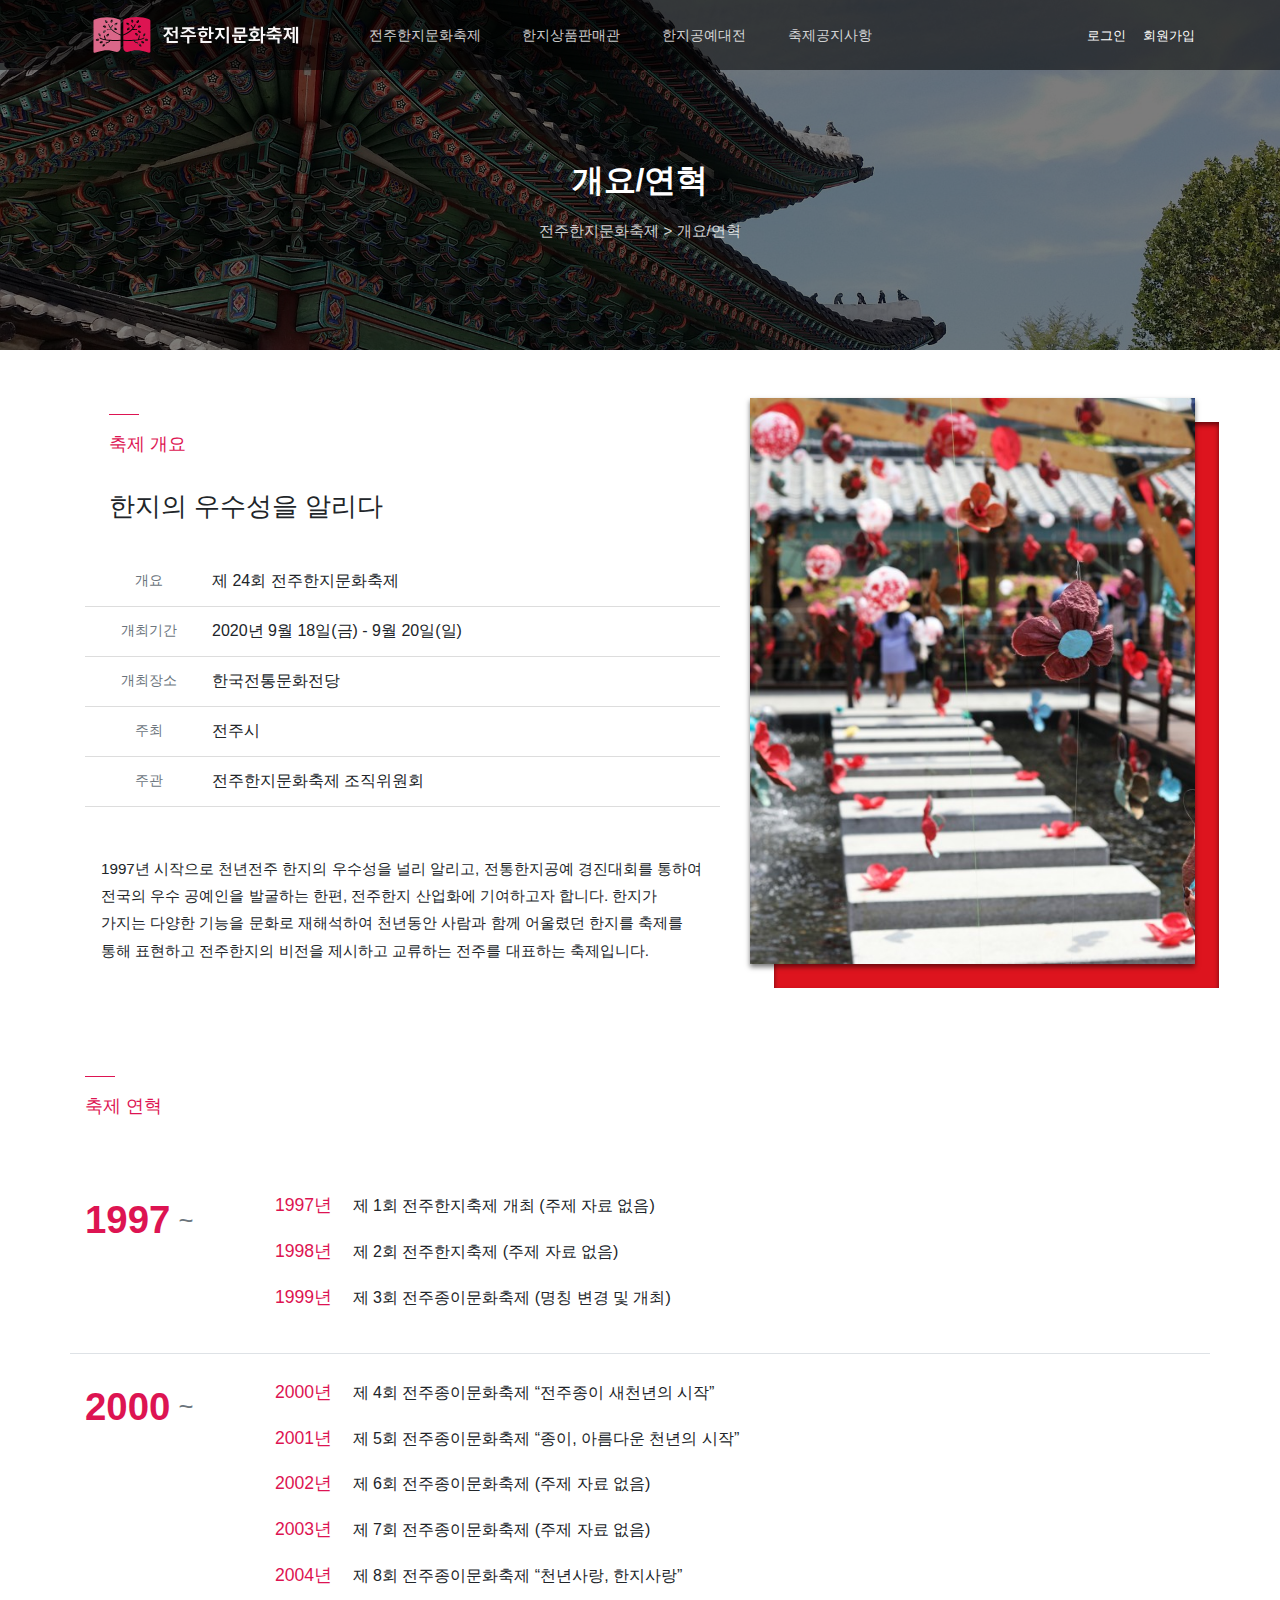
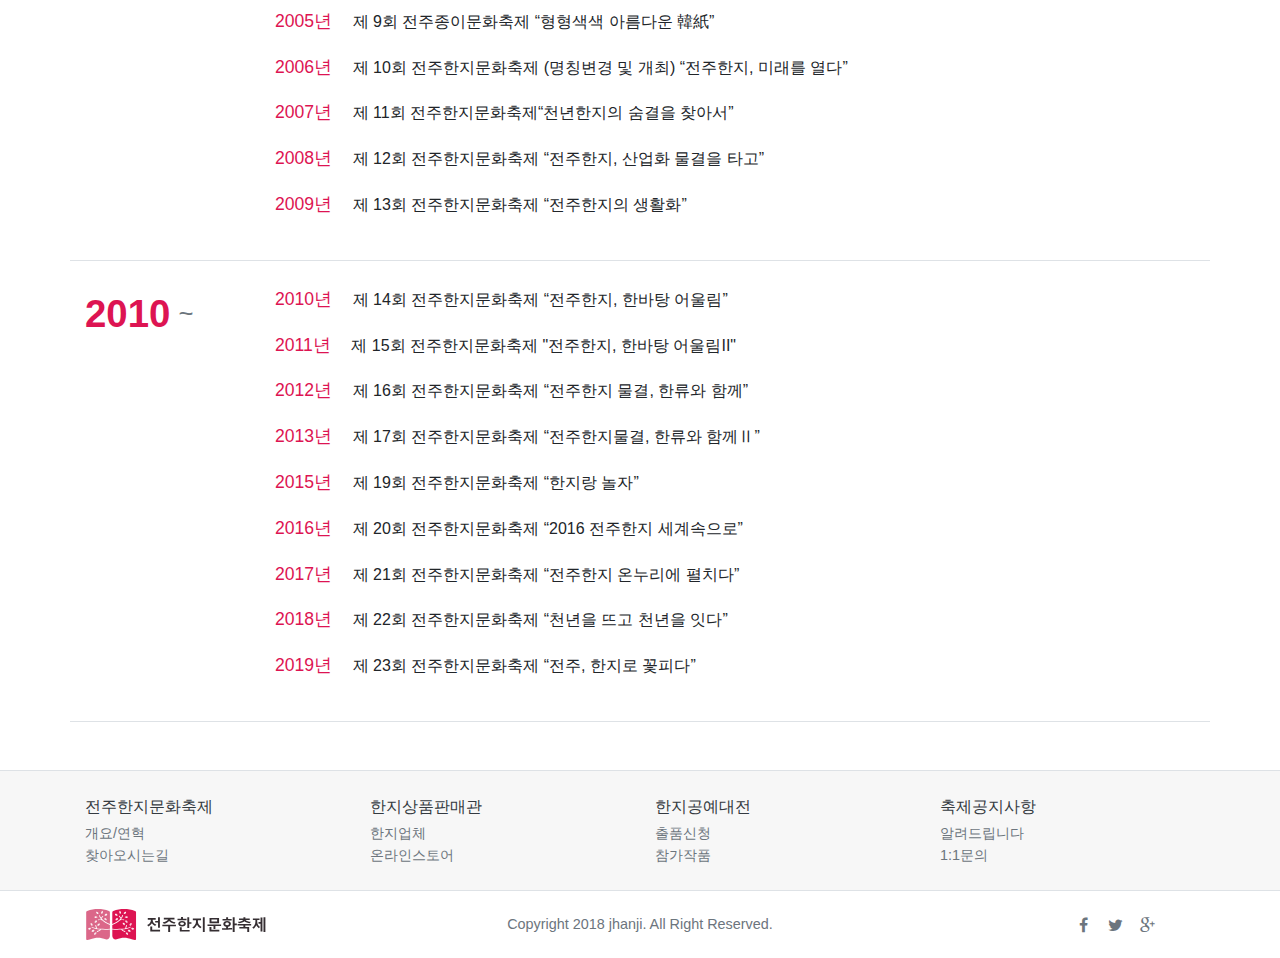
==== sub1.html @ d2908660 "디자인 초안 마무리" ====
<!DOCTYPE html>
<html lang="ko">
<head>
    <meta charset="UTF-8">
    <meta name="viewport" content="width=device-width, initial-scale=1.0">
    <title>전주한지문화축제</title>
    <script src="./js/jquery-3.4.1.min.js"></script>
    <link rel="stylesheet" href="./css/bootstrap.min.css">
    <script src="./js/bootstrap.min.js"></script>
    <link rel="stylesheet" href="./css/font-awesome.min.css">
    <link rel="stylesheet" href="./css/style.css">
</head>
<body>
    <input type="checkbox" id="open-aside" hidden>
    <!-- 헤더 영역 -->
    <header>
        <div class="container d-between h-100">
            <div class="align-center">
                <a href="#">
                    <img src="./images/logo.svg" alt="전주한지문화축제" title="전주한지문화축제" height="45">
                </a>
                <div class="nav ml-5 d-none d-lg-flex">
                    <div class="nav__item">
                        <a href="#">전주한지문화축제</a>
                        <div class="nav__list">
                            <a href="#">개요/연혁</a>
                            <a href="#">찾아오시는길</a>
                        </div>
                    </div>
                    <div class="nav__item">
                        <a href="#">한지상품판매관</a>
                        <div class="nav__list">
                            <a href="#">한지업체</a>
                            <a href="#">온라인스토어</a>
                        </div>
                    </div>
                    <div class="nav__item">
                        <a href="#">한지공예대전</a>
                        <div class="nav__list">
                            <a href="#">출품신청</a>
                            <a href="#">참가작품</a>
                        </div>
                    </div>
                    <div class="nav__item">
                        <a href="#">축제공지사항</a>
                        <div class="nav__list">
                            <a href="#">알려드립니다</a>
                            <a href="#">1:1문의</a>
                        </div>
                    </div>
                    <div class="nav__background"></div>
                </div>
            </div>
            <div class="auth d-none d-lg-block">
                <a href="#">로그인</a>
                <a href="#">회원가입</a>
            </div>
            <label for="open-aside" class="icon-bars d-lg-none">
                <span></span>
                <span></span>
                <span></span>
            </label>
        </div>
    </header>
    <!-- /헤더 영역 -->

    <!-- 사이드바 -->
    <aside class="d-lg-none">
        <label for="open-aside" class="aside__background"></label>
        <div class="aside__content">
            <div class="auth auth--aside">
                <a href="#">로그인</a>
                <a href="#">회원가입</a>
            </div>
            <div class="nav nav--aside">
                <div class="nav__item">
                    <a href="#">전주한지문화축제</a>
                    <div class="nav__list">
                        <a href="#">개요/연혁</a>
                        <a href="#">찾아오시는길</a>
                    </div>
                </div>
                <div class="nav__item">
                    <a href="#">한지상품판매관</a>
                    <div class="nav__list">
                        <a href="#">한지업체</a>
                        <a href="#">온라인스토어</a>
                    </div>
                </div>
                <div class="nav__item">
                    <a href="#">한지공예대전</a>
                    <div class="nav__list">
                        <a href="#">출품신청</a>
                        <a href="#">참가작품</a>
                    </div>
                </div>
                <div class="nav__item">
                    <a href="#">축제공지사항</a>
                    <div class="nav__list">
                        <a href="#">알려드립니다</a>
                        <a href="#">1:1문의</a>
                    </div>
                </div>
            </div>
        </div>
    </aside>
    <!-- /사이드바 -->

    <!-- 비주얼 영역 -->
    <div class="visual visual--sub">
        <div class="background background--black">
            <img src="./images/visual/sub.jpg" alt="배경 이미지" title="배경 이미지">
        </div>
        <div class="position-center text-center mt-4 w-100">
            <div class="fx-7 text-white font-weight-bold mb-3">개요/연혁</div>
            <div class="fx-n1 text-gray">전주한지문화축제 > 개요/연혁</div>
        </div>
    </div>
    <!-- /비주얼 영역 -->

    <!-- 축제 개요 -->
    <div class="container py-5">
        <div class="row">
            <div class="col-lg-7">
                <div class="ml-4">
                    <hr class="bg-red">
                    <div class="title text-red mb-4">축제 개요</div>
                    <div class="text-title">한지의 우수성을 알리다</div>
                </div>
                <div class="t-row mt-4">
                    <div class="cell-20 fx-n2 text-muted">개요</div>
                    <div class="cell-90 text-left">제 24회 전주한지문화축제</div>
                </div>
                <div class="t-row">
                    <div class="cell-20 fx-n2 text-muted">개최기간</div>
                    <div class="cell-90 text-left">2020년 9월 18일(금) - 9월 20일(일)</div>
                </div>
                <div class="t-row">
                    <div class="cell-20 fx-n2 text-muted">개최장소</div>
                    <div class="cell-90 text-left">한국전통문화전당</div>
                </div>
                <div class="t-row">
                    <div class="cell-20 fx-n2 text-muted">주최</div>
                    <div class="cell-90 text-left">전주시</div>
                </div>
                <div class="t-row">
                    <div class="cell-20 fx-n2 text-muted">주관</div>
                    <div class="cell-90 text-left">전주한지문화축제 조직위원회</div>
                </div>
                <div class="mt-5 px-3">
                    <p class="fx-n1 keep-all">1997년 시작으로 천년전주 한지의 우수성을 널리 알리고, 전통한지공예 경진대회를 통하여 전국의 우수 공예인을 발굴하는 한편, 전주한지 산업화에 기여하고자 합니다.
                        한지가 가지는 다양한 기능을 문화로 재해석하여 천년동안 사람과 함께 어울렸던 한지를 축제를 통해 표현하고 전주한지의 비전을 제시하고 교류하는 전주를 대표하는 축제입니다.</p>
                </div>
            </div>
            <div class="col-lg-5 mt-4 mt-lg-0">
                <div class="accent-box h-100">
                    <img src="./images/img.jpg" alt="이미지" title="이미지" class="fit-cover accent">
                </div>
            </div>
        </div>
    </div>
    <!-- /축제 개요 -->

    <!-- 축제 연혁 -->
    <div>
        <div class="container py-5">
            <hr class="bg-red">
            <div class="title text-red mb-5">축제 연혁</div>
            <div class="row border-bottom py-4">
                <div class="col-lg-2 mb-4 mb-lg-0">
                    <div class="align-center">
                        <span class="fx-8 font-weight-bold text-red">1997</span>
                        <span class="fx-5 text-muted ml-2">~</span>
                    </div>
                </div>
                <div class="col-lg-10">
                    <p class="mb-3"><span class="text-red mr-3 fx-2">1997년</span> 제 1회 전주한지축제 개최 (주제 자료 없음)</p>
                    <p class="mb-3"><span class="text-red mr-3 fx-2">1998년</span> 제 2회 전주한지축제 (주제 자료 없음)</p>
                    <p class="mb-3"><span class="text-red mr-3 fx-2">1999년</span> 제 3회 전주종이문화축제 (명칭 변경 및 개최)</p>
                </div>
            </div>
            <div class="row border-bottom py-4">
                <div class="col-lg-2 mb-4 mb-lg-0">
                    <div class="align-center">
                        <span class="fx-8 font-weight-bold text-red">2000</span>
                        <span class="fx-5 text-muted ml-2">~</span>
                    </div>
                </div>
                <div class="col-lg-10">
                    <p class="mb-3"><span class="text-red mr-3 fx-2">2000년</span> 제 4회 전주종이문화축제 “전주종이 새천년의 시작”</p>
                    <p class="mb-3"><span class="text-red mr-3 fx-2">2001년</span> 제 5회 전주종이문화축제 “종이, 아름다운 천년의 시작”</p>
                    <p class="mb-3"><span class="text-red mr-3 fx-2">2002년</span> 제 6회 전주종이문화축제 (주제 자료 없음)</p>
                    <p class="mb-3"><span class="text-red mr-3 fx-2">2003년</span> 제 7회 전주종이문화축제 (주제 자료 없음)</p>
                    <p class="mb-3"><span class="text-red mr-3 fx-2">2004년</span> 제 8회 전주종이문화축제 “천년사랑, 한지사랑”</p>
                    <p class="mb-3"><span class="text-red mr-3 fx-2">2005년</span> 제 9회 전주종이문화축제 “형형색색 아름다운 韓紙”</p>
                    <p class="mb-3"><span class="text-red mr-3 fx-2">2006년</span> 제 10회 전주한지문화축제 (명칭변경 및 개최) “전주한지, 미래를 열다”</p>
                    <p class="mb-3"><span class="text-red mr-3 fx-2">2007년</span> 제 11회 전주한지문화축제“천년한지의 숨결을 찾아서”</p>
                    <p class="mb-3"><span class="text-red mr-3 fx-2">2008년</span> 제 12회 전주한지문화축제 “전주한지, 산업화 물결을 타고”</p>
                    <p class="mb-3"><span class="text-red mr-3 fx-2">2009년</span> 제 13회 전주한지문화축제 “전주한지의 생활화”</p>
                </div>
            </div>
            <div class="row border-bottom py-4">
                <div class="col-lg-2 mb-4 mb-lg-0">
                    <div class="align-center">
                        <span class="fx-8 font-weight-bold text-red">2010</span>
                        <span class="fx-5 text-muted ml-2">~</span>
                    </div>
                </div>
                <div class="col-lg-10">
                    <p class="mb-3"><span class="text-red mr-3 fx-2">2010년</span> 제 14회 전주한지문화축제 “전주한지, 한바탕 어울림”</p>
                    <p class="mb-3"><span class="text-red mr-3 fx-2">2011년</span> 제 15회 전주한지문화축제 "전주한지, 한바탕 어울림II"</p>
                    <p class="mb-3"><span class="text-red mr-3 fx-2">2012년</span> 제 16회 전주한지문화축제 “전주한지 물결, 한류와 함께”</p>
                    <p class="mb-3"><span class="text-red mr-3 fx-2">2013년</span> 제 17회 전주한지문화축제 “전주한지물결, 한류와 함께Ⅱ”</p>
                    <p class="mb-3"><span class="text-red mr-3 fx-2">2015년</span> 제 19회 전주한지문화축제 “한지랑 놀자”</p>
                    <p class="mb-3"><span class="text-red mr-3 fx-2">2016년</span> 제 20회 전주한지문화축제 “2016 전주한지 세계속으로”</p>
                    <p class="mb-3"><span class="text-red mr-3 fx-2">2017년</span> 제 21회 전주한지문화축제 “전주한지 온누리에 펼치다”</p>
                    <p class="mb-3"><span class="text-red mr-3 fx-2">2018년</span> 제 22회 전주한지문화축제 “천년을 뜨고 천년을 잇다”</p>
                    <p class="mb-3"><span class="text-red mr-3 fx-2">2019년</span> 제 23회 전주한지문화축제 “전주, 한지로 꽃피다”</p>
                </div>
            </div>
        </div>
    </div>
    <!-- /축제 연혁 -->

    
    <!-- 푸터 -->
    <footer>
        <div class="footer__top py-4 border-top bg-gray">
            <div class="container">
                <div class="row">
                    <div class="col-lg-3 col-6 mb-4 mb-lg-0">
                        <a href="#" class="d-block text-dark">전주한지문화축제</a>
                        <div class="mt-1">
                            <a href="#" class="d-block fx-n2 text-muted">개요/연혁</a>
                            <a href="#" class="d-block fx-n2 text-muted">찾아오시는길</a>
                        </div>
                    </div>
                    <div class="col-lg-3 col-6 mb-4 mb-lg-0">
                        <a href="#" class="d-block text-dark">한지상품판매관</a>
                        <div class="mt-1">
                            <a href="#" class="d-block fx-n2 text-muted">한지업체</a>
                            <a href="#" class="d-block fx-n2 text-muted">온라인스토어</a>
                        </div>
                    </div>
                    <div class="col-lg-3 col-6">
                        <a href="#" class="d-block text-dark">한지공예대전</a>
                        <div class="mt-1">
                            <a href="#" class="d-block fx-n2 text-muted">출품신청</a>
                            <a href="#" class="d-block fx-n2 text-muted">참가작품</a>
                        </div>
                    </div>
                    <div class="col-lg-3 col-6">
                        <a href="#" class="d-block text-dark">축제공지사항</a>
                        <div class="mt-1">
                            <a href="#" class="d-block fx-n2 text-muted">알려드립니다</a>
                            <a href="#" class="d-block fx-n2 text-muted">1:1문의</a>
                        </div>
                    </div>
                </div>
            </div>     
        </div>
        <div class="footer__bottom py-3 border-top">
            <div class="container">
                <div class="row align-items-center">
                    <div class="col-lg-2">
                        <div class="text-center">
                            <img src="./images/Blogo.svg" alt="전주한지문화축제" title="전주한지문화축제" height="35">
                        </div>
                    </div>
                    <div class="col-lg-8 order-1 order-lg-0">
                        <div class="text-center fx-n2 text-muted">Copyright 2018 jhanji. All Right Reserved.</div>
                    </div>
                    <div class="col-lg-2 my-3 my-lg-0">
                        <div class="d-center">
                            <span class="icon text-muted"><i class="fa fa-facebook"></i></span>
                            <span class="icon text-muted"><i class="fa fa-twitter"></i></span>
                            <span class="icon text-muted"><i class="fa fa-google-plus"></i></span>
                        </div>
                    </div>
                </div>
            </div>
        </div>
    </footer>
    <!-- /푸터 -->
</body>
</html>
---- css/style.css ----
@charset "UTF-8";

* {
    margin: 0;
    padding: 0;
    box-sizing: border-box;
}
*, *:focus { outline: none!important; }
a, a:hover { text-decoration: none; }
a, label, button { cursor: pointer; user-select: none; }
p { margin-bottom: 0; line-height: 1.8em; }
label { margin-bottom: 0; }
.form-group > label { margin-bottom: 0.5em; }
hr { width: 30px; height:1px; background-color: #333; border: none; }


.summary {
    height: calc(1.8em * 2);
    line-height: 1.8em;
    overflow: hidden;
    text-overflow: ellipsis;
    display: -webkit-box;
    -webkit-line-clamp: 2;
    -webkit-box-orient: vertical;
}
.keep-all { word-break: keep-all; }
.fit-cover { width: 100%; height: 100%; object-fit: cover; }
.fit-contain { width: 100%; height: 100%; object-fit: contain; }
.align-center { display: flex; align-items: center; }
.d-between { display: flex; justify-content: space-between; align-items: center; }
.d-center { display: flex; justify-content: center; align-items: center; }
.position-center { position: absolute; left: 50%; top: 50%; transform: translate(-50%, -50%); }
.text-ellipsis { overflow: hidden; text-overflow: ellipsis; white-space: nowrap; }
.pre-line, .auto-line { white-space: pre-line; }
@media(max-width: 576px) { .auto-line { white-space: normal; } }



.pickable { transition: 0.35s; background-color: #fff; position: relative; }
.pickable::before,
.pickable::after {
    content: '';
    width: 100%;
    height: 100%;
    position: absolute;
    left: 0; top: 0;
    background-color: #fff;
    transition: 0.35s;
    box-shadow: 0 3px 5px #000a;
    z-index: -1;
}
.pickable:hover { transform: translateY(-1em) }
.pickable:hover::before { transform: rotate(-10deg); background-color: #DD1452; }


.accent-box { position: relative; box-shadow: 0 3px 5px #0008; }
.accent-box::after {
    content: '';
    position: absolute;
    left: 1.5em; top: 1.5em;
    width: 100%; height: 100%;
    background-color: #dd141e;
    z-index: -1;
    box-shadow: inset 0 3px 5px #0008;
}


.text-red { color: #DD1452!important; }
.text-blue { color: #397597!important; }
.text-gray { color: #fffc!important; }

.bg-red { background-color: #DD1452!important; }
.bg-blue { background-color: #679b9b!important; }
.bg-gray { background-color: #f7f7f7!important; }


.hx-50 { height: 50px!important; }
.hx-100 { height: 100px!important; }
.hx-150 { height: 150px!important; }
.hx-200 { height: 200px!important; }
.hx-250 { height: 250px!important; }
.hx-300 { height: 300px!important; }
.hx-350 { height: 350px!important; }
.hx-400 { height: 400px!important; }


.fx-n3 { font-size: 0.85em; }
.fx-n2 { font-size: 0.9em; }
.fx-n1 { font-size: 0.95em; }

.fx-1 { font-size: 1em; }
.fx-2 { font-size: 1.1em; }
.fx-3 { font-size: 1.2em; }
.fx-4 { font-size: 1.4em; }
.fx-5 { font-size: 1.6em; }
.fx-6 { font-size: 1.8em; }
.fx-7 { font-size: 2em; }
.fx-8 { font-size: 2.4em; }



button { background-color: transparent; border: none; }
[class^="btn"] { padding: 0.5em 1em; font-size: 0.9em; transition: 0.35s; }

.btn-filled {
    background-color: #679b9b;
    color: #fff;
}
.btn-filled:hover { 
    background-color: #DD1452;
    color: #fff;
}

.btn-bordered {
    border: 1px solid #679b9b;
    color: #679b9b;
}
.btn-bordered:hover {
     border-color: #DD1452;
     color: #DD1452;
}

.btn-custom {
    position: relative;
    border: 1px solid #679b9b;
    color: #679b9b;
}
.btn-custom--white {
    border: 1px solid #fff;
    color: #fff;
}
.btn-custom::before,
.btn-custom::after {
    content: '';
    position: absolute;
    width: 0; height: 5px;
    background-color: #DD1452;
    transition: 0.35s;
}
.btn-custom::before { left: 0; top: 0; }
.btn-custom::after { right: 0; bottom: 0; }

.btn-custom:hover { background-color: #DD1452; color: #fff; border-color: transparent; }
.btn-custom:hover::before, .btn-custom:hover::after { width: 100%; }



.t-head, .t-row { display: flex; align-items: center; text-align: center; }
.t-head { border-top: 1px solid #ddd; border-bottom: 3px double #ddd; font-size: 0.9em; background-color: #f7f7f7; height: 50px; line-height: 50px; }
.t-row { min-height: 50px; padding: 0.5em 0; border-bottom: 1px solid #ddd; }

.cell-10 { max-width: 10%; flex: 0 0 10%; }
.cell-20 { max-width: 20%; flex: 0 0 20%; }
.cell-30 { max-width: 30%; flex: 0 0 30%; }
.cell-40 { max-width: 40%; flex: 0 0 40%; }
.cell-50 { max-width: 50%; flex: 0 0 50%; }
.cell-60 { max-width: 60%; flex: 0 0 60%; }
.cell-70 { max-width: 70%; flex: 0 0 70%; }
.cell-80 { max-width: 80%; flex: 0 0 80%; }
.cell-90 { max-width: 90%; flex: 0 0 90%; }


.icon { width: 2em; height: 2em; display: inline-flex; justify-content: center; align-items: center; }
.title { font-size: 1.1em; font-weight: 100; }
.text-title { 
    font-weight: 100;
    font-size: 1.6em;
    white-space: pre-line;
    word-break: keep-all;
    line-height: 2em;
 }



.background,
.background::after,
.background > img
{ position: absolute; width: 100%; height: 100%; left: 0; top: 0; }

.background { z-index: -1; }
.background::after { content: ''; }
.background > img { object-fit: cover; }

.background--red::after { background-color: #352c31f8; }
.background--black::after { background-color: #00000083; }


header {
    position: absolute;
    top: 0; left: 0;
    width: 100%;
    z-index: 1030;
    height: 70px;
    background-color: #0008;
}


.nav {
    display: flex;
    height: 100%;
}

.nav__item {
    position: relative;
    height: 70px;
    line-height: 70px;
    padding: 0 1em;
    margin: 0 0.3em;
}
.nav__item > a {
    font-size: 0.9em;
    color: #fffc;
}

.nav__list {
    position: absolute;
    left: 50%; top: 100%;
    transform: translateX(-50%);
    width: 100%;
    margin-top: -1em;
    opacity: 0;
    transition: 0.25s;
    pointer-events: none;
}
.nav:hover .nav__list { opacity: 1; margin-top: 0; pointer-events: all; }

.nav__list > a {
    display: block;
    width: 100%;
    height: 50px;
    line-height: 50px;
    font-size: 0.85em;
    color: #fffa;
    text-align: center;
}

.nav__background {
    position: absolute;
    left: 0; top: 100%;
    width: 100%; height: 0;
    background-color: #0008;
    transition: 0.35s;
    z-index: -1;
}
.nav:hover .nav__background { height: 100px; }

.auth > a {
    margin-left: 1em;
    font-size: 0.8em;
    color: #fff;
}

.icon-bars {
    display: block;
    width: 1.8em;
    height: 1.8em;
}

.icon-bars > span {
    display: block;
    width: 100%;
    height: 0;
    border-top: 1px solid #fff;
    margin-top: 0.6em;
    margin-left: auto;
}
.icon-bars > span:nth-child(1) { width: 100%; margin-top: 0; }
.icon-bars > span:nth-child(2) { width: 70%; }
.icon-bars > span:nth-child(3) { width: 60%; }


aside {
    position: fixed;
    left: 0; top: 0;
    width: 100%; height: 100%;
    z-index: 2000;
    pointer-events: none;
}

#open-aside:checked ~ aside { pointer-events: all; }

.aside__background {
    position: absolute;
    left: 0; top: 0;
    width: 100%; height: 100%;
    opacity: 0;
    background-color: #000a;
    transition: 0.5s;
}
#open-aside:checked ~ aside .aside__background { opacity: 1; }

.aside__content {
    position: absolute;
    right: 0; top: 0;
    width: 400px; height: 100%;
    background-color: #fff;
    margin-right: -400px;
    transition: 0.5s;
}
#open-aside:checked ~ aside .aside__content { margin-right: 0; }

.nav--aside { margin-left: 1em; flex-direction: column; margin-top: 2em; }
.nav--aside .nav__item { margin-bottom: 100px; }
.nav--aside .nav__item > a { color: #333; font-size: 1.2em; }
.nav--aside .nav__list { opacity: 1; margin-top: 0; padding: 0; }
.nav--aside .nav__list > a { color: #555; text-align: left; padding-left: 1.5em; font-size: 1.1em; }

.auth--aside { margin-left: 1em; margin-top: 2em; }
.auth--aside a { color: #555; font-size: 0.9em; }



.visual {
    height: 500px;
    position: relative;
    overflow: hidden;
}
.visual--sub { height: 350px; }
.visual__images img {
    position: absolute;
    left: 0; top: 0;
    width: 100%; height: 100%;
    object-fit: cover;
    filter: brightness(60%);
}
.visual__texts {
    position: absolute;
    left: 20px; top: 50%;
    transform: translateY(-50%);
    width: 100%;
    height: 150px;
    overflow: hidden;
}
.visual__texts .text { 
    position: absolute;
    font-weight: 100;
    font-size: 2.2em;
    line-height: 2em;
    text-shadow: 0 3px 5px #0005;
    color: #fff;
    white-space: pre-line;
    word-break: keep-all;
}
.visual__texts .text strong { font-weight: 600; }

.visual__controls {
    position: absolute;
    left: 20px; bottom: 1em;
    display: flex;
    align-items: center;
    height: 2em;
}

.visual__controls .control {
    position: relative;
    display: inline-block;
    width: 0.5em; height: 0.5em;
    background-color: #fff8;
    border-radius: 0.25em;
    margin: 0 0.2em;
    transition: 0.35s;
}
.visual__controls .control:hover { width: 1.5em; background-color: #fff; }
.visual__controls .control > label {
    position: absolute; width: 100%; height: 100%;
    left: 0; top: 0;
}


@media(max-width: 576px) {
    .visual__texts { height: 200px; }
}


@keyframes img-1 {
    0%      { opacity: 1; }
    25%     { opacity: 1; }

    33.33%  { opacity: 0; }
    58.33%  { opacity: 0; }

    66.66%  { opacity: 0; }
    91.66%  { opacity: 0; }

    100%    { opacity: 1; }
}
@keyframes img-2 {
    0%      { opacity: 0; }
    25%     { opacity: 0; }

    33.33%  { opacity: 1; }
    58.33%  { opacity: 1; }

    66.66%  { opacity: 0; }
    91.66%  { opacity: 0; }

    100%    { opacity: 0; }
}
@keyframes img-3 {
    0%      { opacity: 0; }
    25%     { opacity: 0; }

    33.33%  { opacity: 0; }
    58.33%  { opacity: 0; }

    66.66%  { opacity: 1; }
    91.66%  { opacity: 1; }

    100%    { opacity: 0; }
}


@keyframes img-1-copy {
    0%      { opacity: 1; }
    25%     { opacity: 1; }

    33.33%  { opacity: 0; }
    58.33%  { opacity: 0; }

    66.66%  { opacity: 0; }
    91.66%  { opacity: 0; }

    100%    { opacity: 1; }
}
@keyframes img-2-copy {
    0%      { opacity: 0; }
    25%     { opacity: 0; }

    33.33%  { opacity: 1; }
    58.33%  { opacity: 1; }

    66.66%  { opacity: 0; }
    91.66%  { opacity: 0; }

    100%    { opacity: 0; }
}
@keyframes img-3-copy {
    0%      { opacity: 0; }
    25%     { opacity: 0; }

    33.33%  { opacity: 0; }
    58.33%  { opacity: 0; }

    66.66%  { opacity: 1; }
    91.66%  { opacity: 1; }

    100%    { opacity: 0; }
}


@keyframes show-hide {
    0%      { opacity: 0; }
    20%     { opacity: 1; }
    80%     { opacity: 1; }
    100%    { opacity: 0; }
}
@keyframes hide-show {
    0%      { opacity: 1; }
    20%     { opacity: 0; }
    80%     { opacity: 0; }
    100%    { opacity: 1; }
}

@keyframes show-hide-copy {
    0%      { opacity: 0; }
    20%     { opacity: 1; }
    80%     { opacity: 1; }
    100%    { opacity: 0; }
}
@keyframes hide-show-copy {
    0%      { opacity: 1; }
    20%     { opacity: 0; }
    80%     { opacity: 0; }
    100%    { opacity: 1; }
}

.visual__images > img {
    animation-duration: 12s;
    animation-delay: calc(-12s + 1s);
    animation-iteration-count: infinite;
    opacity: 0;
}

#move-3-1:checked ~ .visual img:nth-child(1) { animation-name: img-1; }
#move-3-1:checked ~ .visual img:nth-child(2) { animation-name: img-2; }
#move-3-1:checked ~ .visual img:nth-child(3) { animation-name: img-3; }

#move-1-2:checked ~ .visual img:nth-child(1) { animation-name: img-3; }
#move-1-2:checked ~ .visual img:nth-child(2) { animation-name: img-1; }
#move-1-2:checked ~ .visual img:nth-child(3) { animation-name: img-2; }

#move-2-3:checked ~ .visual img:nth-child(1) { animation-name: img-2; }
#move-2-3:checked ~ .visual img:nth-child(2) { animation-name: img-3; }
#move-2-3:checked ~ .visual img:nth-child(3) { animation-name: img-1; }

#move-1-3:checked ~ .visual img:nth-child(1) { animation-name: hide-show, img-1; }
#move-1-3:checked ~ .visual img:nth-child(2) { animation-name: img-2; }
#move-1-3:checked ~ .visual img:nth-child(3) { animation-name: show-hide, img-3; }

#move-2-1:checked ~ .visual img:nth-child(1) { animation-name: show-hide, img-3; }
#move-2-1:checked ~ .visual img:nth-child(2) { animation-name: hide-show, img-1; }
#move-2-1:checked ~ .visual img:nth-child(3) { animation-name: img-2; }

#move-3-2:checked ~ .visual img:nth-child(1) { animation-name: img-2; }
#move-3-2:checked ~ .visual img:nth-child(2) { animation-name: show-hide, img-3; }
#move-3-2:checked ~ .visual img:nth-child(3) { animation-name: hide-show, img-1; }

#move-1-3:checked ~ .visual img:nth-child(1),
#move-1-3:checked ~ .visual img:nth-child(3),
#move-2-1:checked ~ .visual img:nth-child(1),
#move-2-1:checked ~ .visual img:nth-child(2),
#move-3-2:checked ~ .visual img:nth-child(2),
#move-3-2:checked ~ .visual img:nth-child(3) {
    animation-duration: 5s, 12s;
    animation-delay: 0s, 5s;
    animation-iteration-count: 1, infinite;
}

#move-1-3:checked ~ .visual img:nth-child(2),
#move-2-1:checked ~ .visual img:nth-child(3),
#move-3-2:checked ~ .visual img:nth-child(1) {
    animation-delay: 5s;
}

#move-3-1-copy:checked ~ .visual img:nth-child(1) { animation-name: img-1-copy; }
#move-3-1-copy:checked ~ .visual img:nth-child(2) { animation-name: img-2-copy; }
#move-3-1-copy:checked ~ .visual img:nth-child(3) { animation-name: img-3-copy; }

#move-1-2-copy:checked ~ .visual img:nth-child(1) { animation-name: img-3-copy; }
#move-1-2-copy:checked ~ .visual img:nth-child(2) { animation-name: img-1-copy; }
#move-1-2-copy:checked ~ .visual img:nth-child(3) { animation-name: img-2-copy; }

#move-2-3-copy:checked ~ .visual img:nth-child(1) { animation-name: img-2-copy; }
#move-2-3-copy:checked ~ .visual img:nth-child(2) { animation-name: img-3-copy; }
#move-2-3-copy:checked ~ .visual img:nth-child(3) { animation-name: img-1-copy; }

#move-1-3-copy:checked ~ .visual img:nth-child(1) { animation-name: hide-show-copy, img-1-copy; }
#move-1-3-copy:checked ~ .visual img:nth-child(2) { animation-name: img-2-copy; }
#move-1-3-copy:checked ~ .visual img:nth-child(3) { animation-name: show-hide-copy, img-3-copy; }

#move-2-1-copy:checked ~ .visual img:nth-child(1) { animation-name: show-hide-copy, img-3-copy; }
#move-2-1-copy:checked ~ .visual img:nth-child(2) { animation-name: hide-show-copy, img-1-copy; }
#move-2-1-copy:checked ~ .visual img:nth-child(3) { animation-name: img-2-copy; }

#move-3-2-copy:checked ~ .visual img:nth-child(1) { animation-name: img-2-copy; }
#move-3-2-copy:checked ~ .visual img:nth-child(2) { animation-name: show-hide-copy, img-3-copy; }
#move-3-2-copy:checked ~ .visual img:nth-child(3) { animation-name: hide-show-copy, img-1-copy; }

#move-1-3-copy:checked ~ .visual img:nth-child(1),
#move-1-3-copy:checked ~ .visual img:nth-child(3),
#move-2-1-copy:checked ~ .visual img:nth-child(1),
#move-2-1-copy:checked ~ .visual img:nth-child(2),
#move-3-2-copy:checked ~ .visual img:nth-child(2),
#move-3-2-copy:checked ~ .visual img:nth-child(3) {
    animation-duration: 5s, 12s;
    animation-delay: 0s, 5s;
    animation-iteration-count: 1, infinite;
}

#move-1-3-copy:checked ~ .visual img:nth-child(2),
#move-2-1-copy:checked ~ .visual img:nth-child(3),
#move-3-2-copy:checked ~ .visual img:nth-child(1) {
    animation-delay: 5s;
}



@keyframes text-1 {
    0%      { transform: translateX(0); opacity: 1; }
    25%     { transform: translateX(0); opacity: 1; }

    33.33%  { transform: translateX(200px); opacity: 0; }
    58.33%  { transform: translateX(200px); opacity: 0; }

    66.66%  { transform: translateX(-200px); opacity: 0; }
    91.66%  { transform: translateX(-200px); opacity: 0; }

    100%    { transform: translateX(0); opacity: 1; }
}
@keyframes text-2 {
    0%      { transform: translateX(-200px); opacity: 0; }
    25%     { transform: translateX(-200px); opacity: 0; }

    33.33%  { transform: translateX(0); opacity: 1; }
    58.33%  { transform: translateX(0); opacity: 1; }

    66.66%  { transform: translateX(200px); opacity: 0; }
    91.66%  { transform: translateX(200px); opacity: 0; }

    100%    { transform: translateX(-200px); opacity: 0; }
}
@keyframes text-3 {
    0%      { transform: translateX(-200px); opacity: 0; }
    25%     { transform: translateX(-200px); opacity: 0; }

    33.33%  { transform: translateX(-200px); opacity: 0; }
    58.33%  { transform: translateX(-200px); opacity: 0; }

    66.66%  { transform: translateX(0); opacity: 1; }
    91.66%  { transform: translateX(0); opacity: 1; }

    100%    { transform: translateX(200px); opacity: 0; }
}

@keyframes text-1-copy {
    0%      { transform: translateX(0); opacity: 1; }
    25%     { transform: translateX(0); opacity: 1; }

    33.33%  { transform: translateX(200px); opacity: 0; }
    58.33%  { transform: translateX(200px); opacity: 0; }

    66.66%  { transform: translateX(-200px); opacity: 0; }
    91.66%  { transform: translateX(-200px); opacity: 0; }

    100%    { transform: translateX(0); opacity: 1; }
}
@keyframes text-2-copy {
    0%      { transform: translateX(-200px); opacity: 0; }
    25%     { transform: translateX(-200px); opacity: 0; }

    33.33%  { transform: translateX(0); opacity: 1; }
    58.33%  { transform: translateX(0); opacity: 1; }

    66.66%  { transform: translateX(200px); opacity: 0; }
    91.66%  { transform: translateX(200px); opacity: 0; }

    100%    { transform: translateX(-200px); opacity: 0; }
}
@keyframes text-3-copy {
    0%      { transform: translateX(-200px); opacity: 0; }
    25%     { transform: translateX(-200px); opacity: 0; }

    33.33%  { transform: translateX(-200px); opacity: 0; }
    58.33%  { transform: translateX(-200px); opacity: 0; }

    66.66%  { transform: translateX(0); opacity: 1; }
    91.66%  { transform: translateX(0); opacity: 1; }

    100%    { transform: translateX(200px); opacity: 0; }
}

@keyframes t-show-hide {
    0%          { transform: translateX(-200px); opacity: 0; }
    20%         { transform: translateX(0%); opacity: 1; }
    80%         { transform: translateX(0%); opacity: 1; }
    100%        { transform: translateX(200px); opacity: 0; }
}
@keyframes t-hide-show {
    0%          { transform: translateX(0%); opacity: 1; }
    20%         { transform: translateX(200px); opacity: 0; }
    80%         { transform: translateX(-200px); opacity: 0; }
    100%        { transform: translateX(0%); opacity: 1; }
}
@keyframes t-show-hide-copy {
    0%          { transform: translateX(-200px); opacity: 0; }
    20%         { transform: translateX(0%); opacity: 1; }
    80%         { transform: translateX(0%); opacity: 1; }
    100%        { transform: translateX(200px); opacity: 0; }
}
@keyframes t-hide-show-copy {
    0%          { transform: translateX(0%); opacity: 1; }
    20%         { transform: translateX(200px); opacity: 0; }
    80%         { transform: translateX(-200px); opacity: 0; }
    100%        { transform: translateX(0%); opacity: 1; }
}


.visual__texts .text {
    animation-duration: 12s;
    animation-delay: calc(-12s + 1s);
    animation-iteration-count: infinite;
    opacity: 0;
}


#move-3-1:checked ~ .visual .text:nth-child(1) { animation-name: text-1; }
#move-3-1:checked ~ .visual .text:nth-child(2) { animation-name: text-2; }
#move-3-1:checked ~ .visual .text:nth-child(3) { animation-name: text-3; }

#move-1-2:checked ~ .visual .text:nth-child(1) { animation-name: text-3; }
#move-1-2:checked ~ .visual .text:nth-child(2) { animation-name: text-1; }
#move-1-2:checked ~ .visual .text:nth-child(3) { animation-name: text-2; }

#move-2-3:checked ~ .visual .text:nth-child(1) { animation-name: text-2; }
#move-2-3:checked ~ .visual .text:nth-child(2) { animation-name: text-3; }
#move-2-3:checked ~ .visual .text:nth-child(3) { animation-name: text-1; }

#move-1-3:checked ~ .visual .text:nth-child(1) { animation-name: t-hide-show, text-1; }
#move-1-3:checked ~ .visual .text:nth-child(2) { animation-name: text-2; }
#move-1-3:checked ~ .visual .text:nth-child(3) { animation-name: t-show-hide, text-3; }

#move-2-1:checked ~ .visual .text:nth-child(1) { animation-name: t-show-hide, text-3; }
#move-2-1:checked ~ .visual .text:nth-child(2) { animation-name: t-hide-show, text-1; }
#move-2-1:checked ~ .visual .text:nth-child(3) { animation-name: text-2; }

#move-3-2:checked ~ .visual .text:nth-child(1) { animation-name: text-2; }
#move-3-2:checked ~ .visual .text:nth-child(2) { animation-name: t-show-hide, text-3; }
#move-3-2:checked ~ .visual .text:nth-child(3) { animation-name: t-hide-show, text-1; }

#move-1-3:checked ~ .visual .text:nth-child(1),
#move-1-3:checked ~ .visual .text:nth-child(3),
#move-2-1:checked ~ .visual .text:nth-child(1),
#move-2-1:checked ~ .visual .text:nth-child(2),
#move-3-2:checked ~ .visual .text:nth-child(2),
#move-3-2:checked ~ .visual .text:nth-child(3) {
    animation-duration: 5s, 12s;
    animation-delay: 0s, 5s;
    animation-iteration-count: 1, infinite;
}

#move-1-3:checked ~ .visual .text:nth-child(2),
#move-2-1:checked ~ .visual .text:nth-child(3),
#move-3-2:checked ~ .visual .text:nth-child(1) {
    animation-delay: 5s;
}

#move-3-1-copy:checked ~ .visual .text:nth-child(1) { animation-name: text-1-copy; }
#move-3-1-copy:checked ~ .visual .text:nth-child(2) { animation-name: text-2-copy; }
#move-3-1-copy:checked ~ .visual .text:nth-child(3) { animation-name: text-3-copy; }

#move-1-2-copy:checked ~ .visual .text:nth-child(1) { animation-name: text-3-copy; }
#move-1-2-copy:checked ~ .visual .text:nth-child(2) { animation-name: text-1-copy; }
#move-1-2-copy:checked ~ .visual .text:nth-child(3) { animation-name: text-2-copy; }

#move-2-3-copy:checked ~ .visual .text:nth-child(1) { animation-name: text-2-copy; }
#move-2-3-copy:checked ~ .visual .text:nth-child(2) { animation-name: text-3-copy; }
#move-2-3-copy:checked ~ .visual .text:nth-child(3) { animation-name: text-1-copy; }

#move-1-3-copy:checked ~ .visual .text:nth-child(1) { animation-name: t-hide-show-copy, text-1-copy; }
#move-1-3-copy:checked ~ .visual .text:nth-child(2) { animation-name: text-2-copy; }
#move-1-3-copy:checked ~ .visual .text:nth-child(3) { animation-name: t-show-hide-copy, text-3-copy; }

#move-2-1-copy:checked ~ .visual .text:nth-child(1) { animation-name: t-show-hide-copy, text-3-copy; }
#move-2-1-copy:checked ~ .visual .text:nth-child(2) { animation-name: t-hide-show-copy, text-1-copy; }
#move-2-1-copy:checked ~ .visual .text:nth-child(3) { animation-name: text-2-copy1; }

#move-3-2-copy:checked ~ .visual .text:nth-child(1) { animation-name: text-2-copy1; }
#move-3-2-copy:checked ~ .visual .text:nth-child(2) { animation-name: t-show-hide-copy, text-3-copy; }
#move-3-2-copy:checked ~ .visual .text:nth-child(3) { animation-name: t-hide-show-copy, text-1-copy; }

#move-1-3-copy:checked ~ .visual .text:nth-child(1),
#move-1-3-copy:checked ~ .visual .text:nth-child(3),
#move-2-1-copy:checked ~ .visual .text:nth-child(1),
#move-2-1-copy:checked ~ .visual .text:nth-child(2),
#move-3-2-copy:checked ~ .visual .text:nth-child(2),
#move-3-2-copy:checked ~ .visual .text:nth-child(3) {
    animation-duration: 5s, 12s;
    animation-delay: 0s, 5s;
    animation-iteration-count: 1, infinite;
}

#move-1-3-copy:checked ~ .visual .text:nth-child(2),
#move-2-1-copy:checked ~ .visual .text:nth-child(3),
#move-3-2-copy:checked ~ .visual .text:nth-child(1) {
    animation-delay: 5s;
}



@keyframes label-1 {
    0%      { z-index: 1; }
    25%     { z-index: 1; }

    33.33%  { z-index: -1; }
    58.33%  { z-index: -1; }

    66.66%  { z-index: -1; }
    91.66%  { z-index: -1; }

    100%    { z-index: 1; }
}
@keyframes label-2 {
    0%      { z-index: -1; }
    25%     { z-index: -1; }

    33.33%  { z-index: 1; }
    58.33%  { z-index: 1; }

    66.66%  { z-index: -1; }
    91.66%  { z-index: -1; }

    100%    { z-index: -1; }
}
@keyframes label-3 {
    0%      { z-index: -1; }
    25%     { z-index: -1; }

    33.33%  { z-index: -1; }
    58.33%  { z-index: -1; }

    66.66%  { z-index: 1; }
    91.66%  { z-index: 1; }

    100%    { z-index: -1; }
}

.visual__controls > .control > label {
    animation-duration: 12s;
    animation-iteration-count: infinite;
}

#move-2-1:checked ~ .visual .label-1-copy { animation-name: label-1; }
#move-2-1:checked ~ .visual .label-2-copy { animation-name: label-2; }
#move-2-1:checked ~ .visual .label-3-copy { animation-name: label-3; }
#move-3-1:checked ~ .visual .label-1-copy { animation-name: label-1; }
#move-3-1:checked ~ .visual .label-2-copy { animation-name: label-2; }
#move-3-1:checked ~ .visual .label-3-copy { animation-name: label-3; }

#move-1-2:checked ~ .visual .label-1-copy { animation-name: label-3; }
#move-1-2:checked ~ .visual .label-2-copy { animation-name: label-1; }
#move-1-2:checked ~ .visual .label-3-copy { animation-name: label-2; }
#move-3-2:checked ~ .visual .label-1-copy { animation-name: label-3; }
#move-3-2:checked ~ .visual .label-2-copy { animation-name: label-1; }
#move-3-2:checked ~ .visual .label-3-copy { animation-name: label-2; }

#move-2-3:checked ~ .visual .label-1-copy { animation-name: label-2; }
#move-2-3:checked ~ .visual .label-2-copy { animation-name: label-3; }
#move-2-3:checked ~ .visual .label-3-copy { animation-name: label-1; }
#move-1-3:checked ~ .visual .label-1-copy { animation-name: label-2; }
#move-1-3:checked ~ .visual .label-2-copy { animation-name: label-3; }
#move-1-3:checked ~ .visual .label-3-copy { animation-name: label-1; }


#move-2-1-copy:checked ~ .visual .label-1 { animation-name: label-1; }
#move-2-1-copy:checked ~ .visual .label-2 { animation-name: label-2; }
#move-2-1-copy:checked ~ .visual .label-3 { animation-name: label-3; }
#move-3-1-copy:checked ~ .visual .label-1 { animation-name: label-1; }
#move-3-1-copy:checked ~ .visual .label-2 { animation-name: label-2; }
#move-3-1-copy:checked ~ .visual .label-3 { animation-name: label-3; }

#move-1-2-copy:checked ~ .visual .label-1 { animation-name: label-3; }
#move-1-2-copy:checked ~ .visual .label-2 { animation-name: label-1; }
#move-1-2-copy:checked ~ .visual .label-3 { animation-name: label-2; }
#move-3-2-copy:checked ~ .visual .label-1 { animation-name: label-3; }
#move-3-2-copy:checked ~ .visual .label-2 { animation-name: label-1; }
#move-3-2-copy:checked ~ .visual .label-3 { animation-name: label-2; }

#move-2-3-copy:checked ~ .visual .label-1 { animation-name: label-2; }
#move-2-3-copy:checked ~ .visual .label-2 { animation-name: label-3; }
#move-2-3-copy:checked ~ .visual .label-3 { animation-name: label-1; }
#move-1-3-copy:checked ~ .visual .label-1 { animation-name: label-2; }
#move-1-3-copy:checked ~ .visual .label-2 { animation-name: label-3; }
#move-1-3-copy:checked ~ .visual .label-3 { animation-name: label-1; }



#s-paused:checked ~ .visual .fa-pause { display: none; }
#s-paused:not(:checked) ~ .visual .fa-play { display: none; }
#s-paused:checked ~ .visual img,
#s-paused:checked ~ .visual label,
#s-paused:checked ~ .visual .text {
    animation-play-state: paused;
}
#s-paused:checked ~ .visual .control { pointer-events: none; }


.companies {
    display: flex;
    flex-wrap: wrap;
}
.companies > img {
    flex: 0 0 calc(100% / 4);
    max-width: calc(100% / 4);
    width: 100%;
    height: 120px;
    object-fit: contain;
}

.companies > img:nth-child(5) { margin-left: 12.5%; }


@media(max-width: 992px){
    .companies {
        position: relative;
        height: 200px;
        display: block;
        overflow: hidden;
        background: #fff;
    }

    .companies > img {
        max-width: 450px;
        width: 300px;
        height: 100%;
        position: absolute;
        left: 50%; top: 50%;
        margin: 0;
        transform: translate(-50%, -50%);
        animation: company 24s infinite;
    }

    .companies > img:nth-child(1) { animation-delay: -3s; }
    .companies > img:nth-child(3) { animation-delay: calc(-24s + 3s * 1); }
    .companies > img:nth-child(4) { animation-delay: calc(-24s + 3s * 2); }
    .companies > img:nth-child(5) { animation-delay: calc(-24s + 3s * 3); }
    .companies > img:nth-child(6) { animation-delay: calc(-24s + 3s * 4); }
    .companies > img:nth-child(7) { animation-delay: calc(-24s + 3s * 5); }
    .companies > img:nth-child(8) { animation-delay: calc(-24s + 3s * 6); }

    #c-paused ~ .icon {
        position: absolute;
        left: 50%; top: 50%;
        transform: translate(-50%, -50%);
        color: #DD1452;
    }

    #c-paused:checked ~ .icon .fa-pause { display: none;  }
    #c-paused:not(:checked) ~ .icon .fa-play { display: none;  }
    #c-paused:not(:checked) ~ .icon { opacity: 0; transition: 0.35s; }
    #c-paused ~ .companies:hover ~ .icon, #c-paused ~ .icon:hover { opacity: 1; }
    #c-paused:checked ~ .companies { filter: brightness(50%); transition: 0.35s; }
    #c-paused:checked ~ .companies img { animation-play-state: paused; }

    @keyframes company {
        0%      { margin-left: -100%; }
        10.41%  { margin-left: -100%; }
        12.5%   { margin-left: 0; }
        22.91%  { margin-left: 0; }
        25%     { margin-left: 100%; }
        100%    { margin-left: 100%; }
    }
}
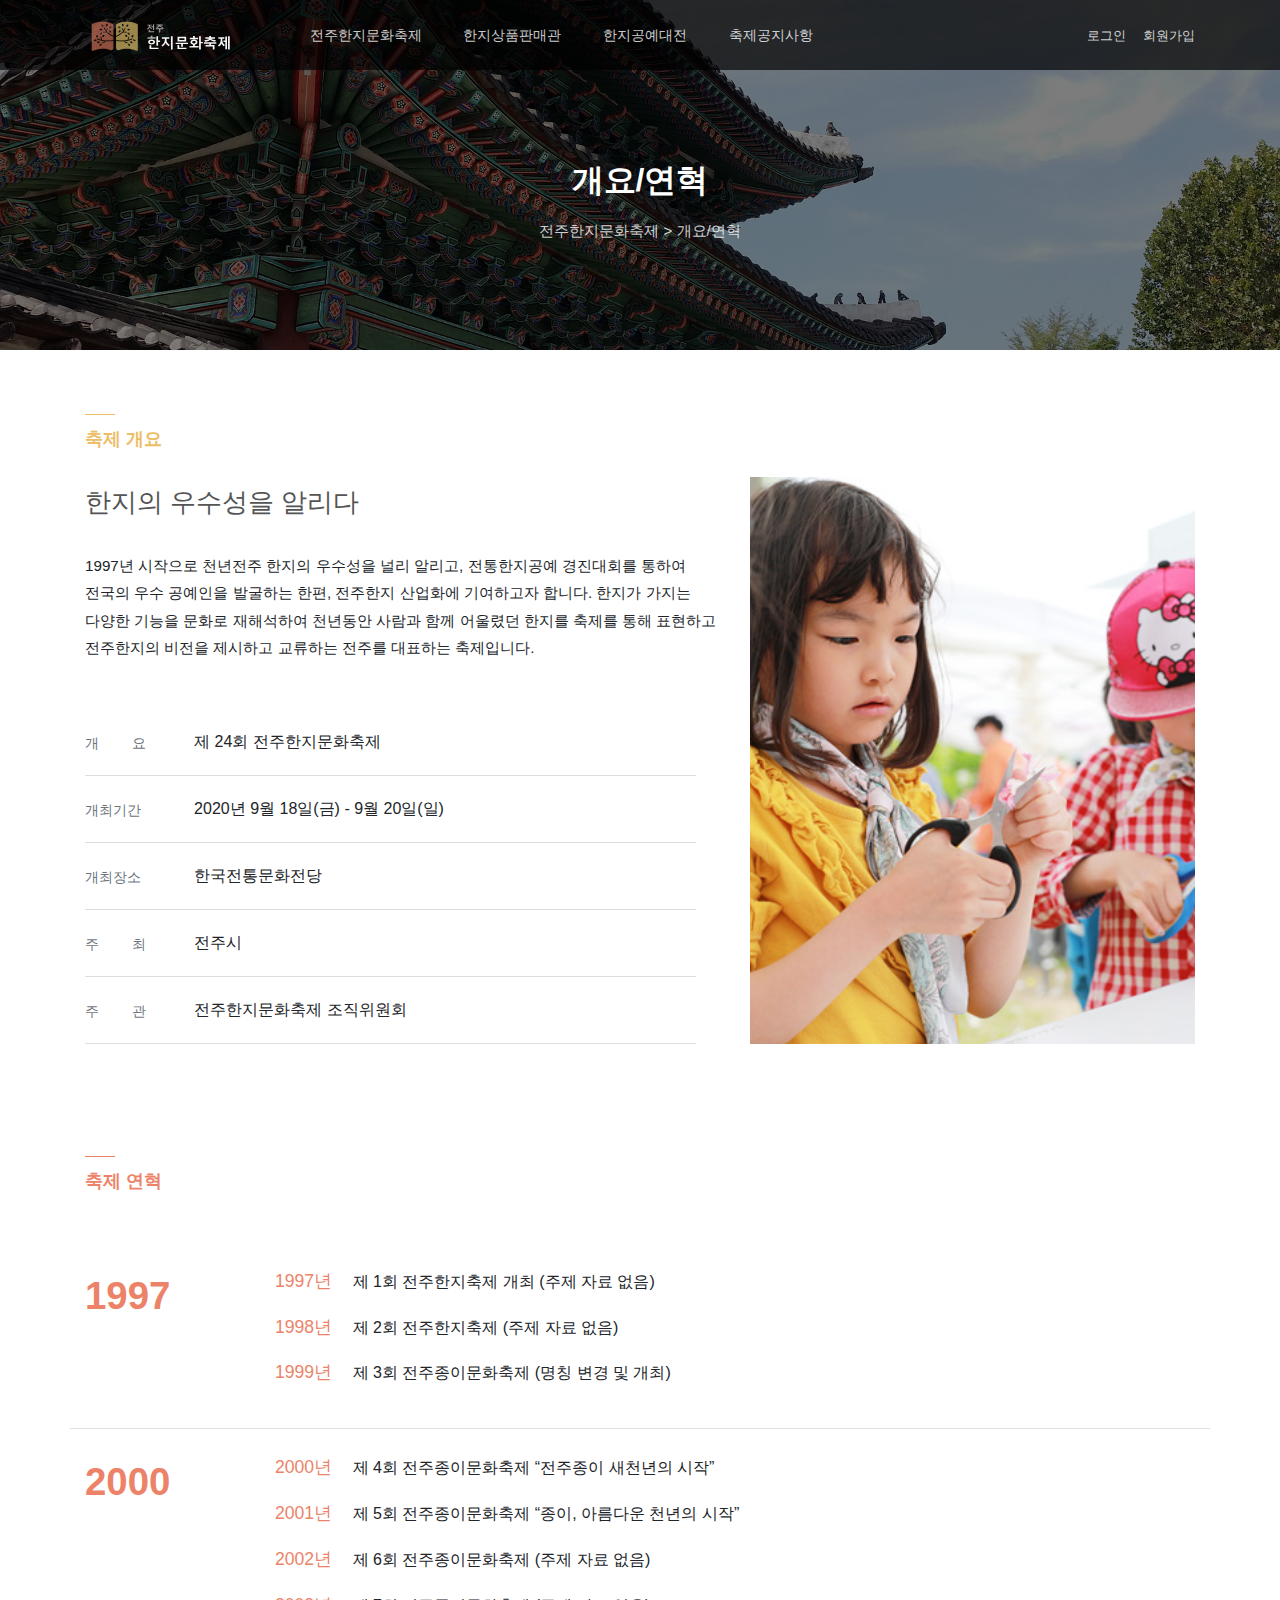
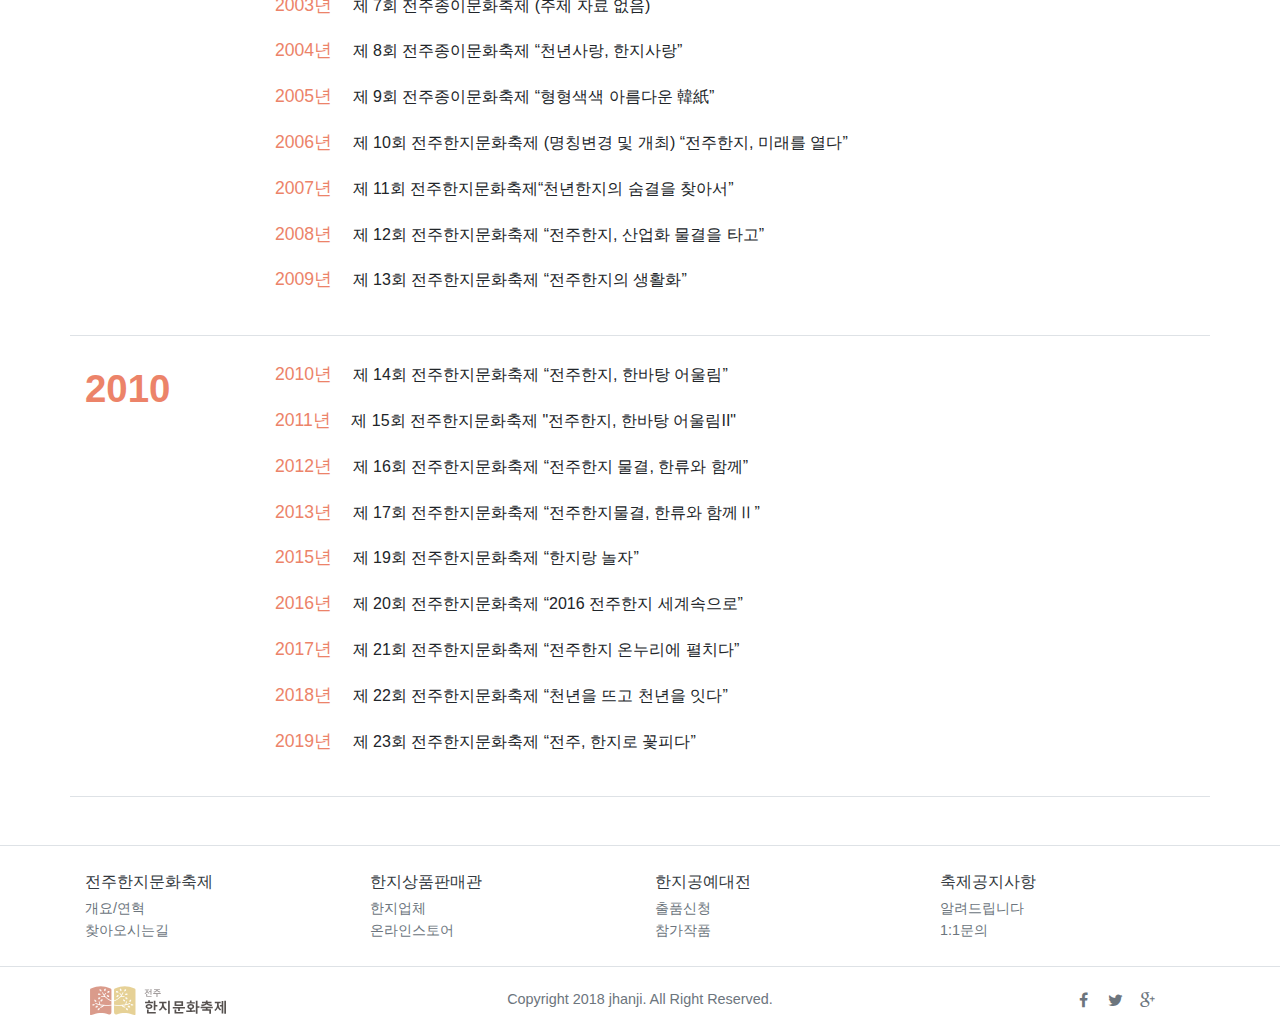
==== commit cdb2d755: "디자인 수정" ====
--- a/sub1.html
+++ b/sub1.html
@@ -17,7 +17,7 @@
         <div class="container d-between h-100">
             <div class="align-center">
                 <a href="#">
-                    <img src="./images/logo.svg" alt="전주한지문화축제" title="전주한지문화축제" height="45">
+                    <img src="./images/logo.svg" alt="전주한지문화축제" title="전주한지문화축제" height="40">
                 </a>
                 <div class="nav ml-5 d-none d-lg-flex">
                     <div class="nav__item">
@@ -120,42 +120,40 @@
 
     <!-- 축제 개요 -->
     <div class="container py-5">
+        <hr class="bg-yellow">
+        <div class="title text-yellow mb-4">축제 개요</div>
         <div class="row">
             <div class="col-lg-7">
-                <div class="ml-4">
-                    <hr class="bg-red">
-                    <div class="title text-red mb-4">축제 개요</div>
-                    <div class="text-title">한지의 우수성을 알리다</div>
-                </div>
-                <div class="t-row mt-4">
-                    <div class="cell-20 fx-n2 text-muted">개요</div>
-                    <div class="cell-90 text-left">제 24회 전주한지문화축제</div>
-                </div>
-                <div class="t-row">
-                    <div class="cell-20 fx-n2 text-muted">개최기간</div>
-                    <div class="cell-90 text-left">2020년 9월 18일(금) - 9월 20일(일)</div>
-                </div>
-                <div class="t-row">
-                    <div class="cell-20 fx-n2 text-muted">개최장소</div>
-                    <div class="cell-90 text-left">한국전통문화전당</div>
-                </div>
-                <div class="t-row">
-                    <div class="cell-20 fx-n2 text-muted">주최</div>
-                    <div class="cell-90 text-left">전주시</div>
-                </div>
-                <div class="t-row">
-                    <div class="cell-20 fx-n2 text-muted">주관</div>
-                    <div class="cell-90 text-left">전주한지문화축제 조직위원회</div>
-                </div>
-                <div class="mt-5 px-3">
+                <div class="text-title">한지의 우수성을 알리다</div>
+                <div class="mt-4">
                     <p class="fx-n1 keep-all">1997년 시작으로 천년전주 한지의 우수성을 널리 알리고, 전통한지공예 경진대회를 통하여 전국의 우수 공예인을 발굴하는 한편, 전주한지 산업화에 기여하고자 합니다.
                         한지가 가지는 다양한 기능을 문화로 재해석하여 천년동안 사람과 함께 어울렸던 한지를 축제를 통해 표현하고 전주한지의 비전을 제시하고 교류하는 전주를 대표하는 축제입니다.</p>
                 </div>
+                <div class="mr-lg-4">
+                    <div class="t-row mt-5">
+                        <div class="cell-10 cell--justify mr-5 fx-n2 text-muted">개 요</div>
+                        <div class="cell-90 text-left">제 24회 전주한지문화축제</div>
+                    </div>
+                    <div class="t-row">
+                        <div class="cell-10 cell--justify mr-5 fx-n2 text-muted">개최기간</div>
+                        <div class="cell-90 text-left">2020년 9월 18일(금) - 9월 20일(일)</div>
+                    </div>
+                    <div class="t-row">
+                        <div class="cell-10 cell--justify mr-5 fx-n2 text-muted">개최장소</div>
+                        <div class="cell-90 text-left">한국전통문화전당</div>
+                    </div>
+                    <div class="t-row">
+                        <div class="cell-10 cell--justify mr-5 fx-n2 text-muted">주 최</div>
+                        <div class="cell-90 text-left">전주시</div>
+                    </div>
+                    <div class="t-row">
+                        <div class="cell-10 cell--justify mr-5 fx-n2 text-muted">주 관</div>
+                        <div class="cell-90 text-left">전주한지문화축제 조직위원회</div>
+                    </div>
+                </div>
             </div>
             <div class="col-lg-5 mt-4 mt-lg-0">
-                <div class="accent-box h-100">
-                    <img src="./images/img.jpg" alt="이미지" title="이미지" class="fit-cover accent">
-                </div>
+                <img src="./images/제공 이미지/31.jpg" alt="이미지" title="이미지" class="fit-cover accent">
             </div>
         </div>
     </div>
@@ -170,52 +168,49 @@
                 <div class="col-lg-2 mb-4 mb-lg-0">
                     <div class="align-center">
                         <span class="fx-8 font-weight-bold text-red">1997</span>
-                        <span class="fx-5 text-muted ml-2">~</span>
                     </div>
                 </div>
                 <div class="col-lg-10">
-                    <p class="mb-3"><span class="text-red mr-3 fx-2">1997년</span> 제 1회 전주한지축제 개최 (주제 자료 없음)</p>
-                    <p class="mb-3"><span class="text-red mr-3 fx-2">1998년</span> 제 2회 전주한지축제 (주제 자료 없음)</p>
-                    <p class="mb-3"><span class="text-red mr-3 fx-2">1999년</span> 제 3회 전주종이문화축제 (명칭 변경 및 개최)</p>
+                    <p class="mb-3 text-ellipsis"><span class="text-red mr-3 fx-2">1997년</span> 제 1회 전주한지축제 개최 (주제 자료 없음)</p>
+                    <p class="mb-3 text-ellipsis"><span class="text-red mr-3 fx-2">1998년</span> 제 2회 전주한지축제 (주제 자료 없음)</p>
+                    <p class="mb-3 text-ellipsis"><span class="text-red mr-3 fx-2">1999년</span> 제 3회 전주종이문화축제 (명칭 변경 및 개최)</p>
                 </div>
             </div>
             <div class="row border-bottom py-4">
                 <div class="col-lg-2 mb-4 mb-lg-0">
                     <div class="align-center">
                         <span class="fx-8 font-weight-bold text-red">2000</span>
-                        <span class="fx-5 text-muted ml-2">~</span>
                     </div>
                 </div>
                 <div class="col-lg-10">
-                    <p class="mb-3"><span class="text-red mr-3 fx-2">2000년</span> 제 4회 전주종이문화축제 “전주종이 새천년의 시작”</p>
-                    <p class="mb-3"><span class="text-red mr-3 fx-2">2001년</span> 제 5회 전주종이문화축제 “종이, 아름다운 천년의 시작”</p>
-                    <p class="mb-3"><span class="text-red mr-3 fx-2">2002년</span> 제 6회 전주종이문화축제 (주제 자료 없음)</p>
-                    <p class="mb-3"><span class="text-red mr-3 fx-2">2003년</span> 제 7회 전주종이문화축제 (주제 자료 없음)</p>
-                    <p class="mb-3"><span class="text-red mr-3 fx-2">2004년</span> 제 8회 전주종이문화축제 “천년사랑, 한지사랑”</p>
-                    <p class="mb-3"><span class="text-red mr-3 fx-2">2005년</span> 제 9회 전주종이문화축제 “형형색색 아름다운 韓紙”</p>
-                    <p class="mb-3"><span class="text-red mr-3 fx-2">2006년</span> 제 10회 전주한지문화축제 (명칭변경 및 개최) “전주한지, 미래를 열다”</p>
-                    <p class="mb-3"><span class="text-red mr-3 fx-2">2007년</span> 제 11회 전주한지문화축제“천년한지의 숨결을 찾아서”</p>
-                    <p class="mb-3"><span class="text-red mr-3 fx-2">2008년</span> 제 12회 전주한지문화축제 “전주한지, 산업화 물결을 타고”</p>
-                    <p class="mb-3"><span class="text-red mr-3 fx-2">2009년</span> 제 13회 전주한지문화축제 “전주한지의 생활화”</p>
+                    <p class="mb-3 text-ellipsis"><span class="text-red mr-3 fx-2">2000년</span> 제 4회 전주종이문화축제 “전주종이 새천년의 시작”</p>
+                    <p class="mb-3 text-ellipsis"><span class="text-red mr-3 fx-2">2001년</span> 제 5회 전주종이문화축제 “종이, 아름다운 천년의 시작”</p>
+                    <p class="mb-3 text-ellipsis"><span class="text-red mr-3 fx-2">2002년</span> 제 6회 전주종이문화축제 (주제 자료 없음)</p>
+                    <p class="mb-3 text-ellipsis"><span class="text-red mr-3 fx-2">2003년</span> 제 7회 전주종이문화축제 (주제 자료 없음)</p>
+                    <p class="mb-3 text-ellipsis"><span class="text-red mr-3 fx-2">2004년</span> 제 8회 전주종이문화축제 “천년사랑, 한지사랑”</p>
+                    <p class="mb-3 text-ellipsis"><span class="text-red mr-3 fx-2">2005년</span> 제 9회 전주종이문화축제 “형형색색 아름다운 韓紙”</p>
+                    <p class="mb-3 text-ellipsis"><span class="text-red mr-3 fx-2">2006년</span> 제 10회 전주한지문화축제 (명칭변경 및 개최) “전주한지, 미래를 열다”</p>
+                    <p class="mb-3 text-ellipsis"><span class="text-red mr-3 fx-2">2007년</span> 제 11회 전주한지문화축제“천년한지의 숨결을 찾아서”</p>
+                    <p class="mb-3 text-ellipsis"><span class="text-red mr-3 fx-2">2008년</span> 제 12회 전주한지문화축제 “전주한지, 산업화 물결을 타고”</p>
+                    <p class="mb-3 text-ellipsis"><span class="text-red mr-3 fx-2">2009년</span> 제 13회 전주한지문화축제 “전주한지의 생활화”</p>
                 </div>
             </div>
             <div class="row border-bottom py-4">
                 <div class="col-lg-2 mb-4 mb-lg-0">
                     <div class="align-center">
                         <span class="fx-8 font-weight-bold text-red">2010</span>
-                        <span class="fx-5 text-muted ml-2">~</span>
                     </div>
                 </div>
                 <div class="col-lg-10">
-                    <p class="mb-3"><span class="text-red mr-3 fx-2">2010년</span> 제 14회 전주한지문화축제 “전주한지, 한바탕 어울림”</p>
-                    <p class="mb-3"><span class="text-red mr-3 fx-2">2011년</span> 제 15회 전주한지문화축제 "전주한지, 한바탕 어울림II"</p>
-                    <p class="mb-3"><span class="text-red mr-3 fx-2">2012년</span> 제 16회 전주한지문화축제 “전주한지 물결, 한류와 함께”</p>
-                    <p class="mb-3"><span class="text-red mr-3 fx-2">2013년</span> 제 17회 전주한지문화축제 “전주한지물결, 한류와 함께Ⅱ”</p>
-                    <p class="mb-3"><span class="text-red mr-3 fx-2">2015년</span> 제 19회 전주한지문화축제 “한지랑 놀자”</p>
-                    <p class="mb-3"><span class="text-red mr-3 fx-2">2016년</span> 제 20회 전주한지문화축제 “2016 전주한지 세계속으로”</p>
-                    <p class="mb-3"><span class="text-red mr-3 fx-2">2017년</span> 제 21회 전주한지문화축제 “전주한지 온누리에 펼치다”</p>
-                    <p class="mb-3"><span class="text-red mr-3 fx-2">2018년</span> 제 22회 전주한지문화축제 “천년을 뜨고 천년을 잇다”</p>
-                    <p class="mb-3"><span class="text-red mr-3 fx-2">2019년</span> 제 23회 전주한지문화축제 “전주, 한지로 꽃피다”</p>
+                    <p class="mb-3 text-ellipsis"><span class="text-red mr-3 fx-2">2010년</span> 제 14회 전주한지문화축제 “전주한지, 한바탕 어울림”</p>
+                    <p class="mb-3 text-ellipsis"><span class="text-red mr-3 fx-2">2011년</span> 제 15회 전주한지문화축제 "전주한지, 한바탕 어울림II"</p>
+                    <p class="mb-3 text-ellipsis"><span class="text-red mr-3 fx-2">2012년</span> 제 16회 전주한지문화축제 “전주한지 물결, 한류와 함께”</p>
+                    <p class="mb-3 text-ellipsis"><span class="text-red mr-3 fx-2">2013년</span> 제 17회 전주한지문화축제 “전주한지물결, 한류와 함께Ⅱ”</p>
+                    <p class="mb-3 text-ellipsis"><span class="text-red mr-3 fx-2">2015년</span> 제 19회 전주한지문화축제 “한지랑 놀자”</p>
+                    <p class="mb-3 text-ellipsis"><span class="text-red mr-3 fx-2">2016년</span> 제 20회 전주한지문화축제 “2016 전주한지 세계속으로”</p>
+                    <p class="mb-3 text-ellipsis"><span class="text-red mr-3 fx-2">2017년</span> 제 21회 전주한지문화축제 “전주한지 온누리에 펼치다”</p>
+                    <p class="mb-3 text-ellipsis"><span class="text-red mr-3 fx-2">2018년</span> 제 22회 전주한지문화축제 “천년을 뜨고 천년을 잇다”</p>
+                    <p class="mb-3 text-ellipsis"><span class="text-red mr-3 fx-2">2019년</span> 제 23회 전주한지문화축제 “전주, 한지로 꽃피다”</p>
                 </div>
             </div>
         </div>
--- a/css/style.css
+++ b/css/style.css
@@ -11,8 +11,8 @@
 p { margin-bottom: 0; line-height: 1.8em; }
 label { margin-bottom: 0; }
 .form-group > label { margin-bottom: 0.5em; }
-hr { width: 30px; height:1px; background-color: #333; border: none; }
-
+hr { width: 30px; height:1px; background-color: #333; border: none; margin-bottom: 0.7em; }
+.py-6 { padding-top: 5em; padding-bottom: 5em; }
 
 .summary {
     height: calc(1.8em * 2);
@@ -50,7 +50,7 @@
     z-index: -1;
 }
 .pickable:hover { transform: translateY(-1em) }
-.pickable:hover::before { transform: rotate(-10deg); background-color: #DD1452; }
+.pickable:hover::before { transform: rotate(-10deg); background-color: #ec8369; }
 
 
 .accent-box { position: relative; box-shadow: 0 3px 5px #0008; }
@@ -59,19 +59,21 @@
     position: absolute;
     left: 1.5em; top: 1.5em;
     width: 100%; height: 100%;
-    background-color: #dd141e;
+    background-image: url(../images/accent.jpg);
+    /* background-color: #ec8369; */
     z-index: -1;
     box-shadow: inset 0 3px 5px #0008;
 }
 
 
-.text-red { color: #DD1452!important; }
-.text-blue { color: #397597!important; }
+.text-red { color: #ec8369!important; }
+.text-yellow { color: #ecbe67!important; }
 .text-gray { color: #fffc!important; }
 
-.bg-red { background-color: #DD1452!important; }
-.bg-blue { background-color: #679b9b!important; }
-.bg-gray { background-color: #f7f7f7!important; }
+.bg-dark { background-color: #333!important; }
+.bg-red { background-color: #ec8369!important; }
+.bg-yellow { background-color: #ecbe67!important; }
+.bg-paper { background-color: #f8f3e8!important; }
 
 
 .hx-50 { height: 50px!important; }
@@ -103,27 +105,27 @@
 [class^="btn"] { padding: 0.5em 1em; font-size: 0.9em; transition: 0.35s; }
 
 .btn-filled {
-    background-color: #679b9b;
+    background-color: #ecbe67;
     color: #fff;
 }
 .btn-filled:hover { 
-    background-color: #DD1452;
+    background-color: #ec8369;
     color: #fff;
 }
 
 .btn-bordered {
-    border: 1px solid #679b9b;
-    color: #679b9b;
+    border: 1px solid #ecbe67;
+    color: #ecbe67;
 }
 .btn-bordered:hover {
-     border-color: #DD1452;
-     color: #DD1452;
+     border-color: #ec8369;
+     color: #ec8369;
 }
 
 .btn-custom {
     position: relative;
-    border: 1px solid #679b9b;
-    color: #679b9b;
+    border: 1px solid #ecbe67;
+    color: #ecbe67;
 }
 .btn-custom--white {
     border: 1px solid #fff;
@@ -134,13 +136,13 @@
     content: '';
     position: absolute;
     width: 0; height: 5px;
-    background-color: #DD1452;
+    background-color: #ec8369;
     transition: 0.35s;
 }
 .btn-custom::before { left: 0; top: 0; }
 .btn-custom::after { right: 0; bottom: 0; }
 
-.btn-custom:hover { background-color: #DD1452; color: #fff; border-color: transparent; }
+.btn-custom:hover { background-color: #ec8369; color: #fff; border-color: transparent; }
 .btn-custom:hover::before, .btn-custom:hover::after { width: 100%; }
 
 
@@ -149,6 +151,9 @@
 .t-head { border-top: 1px solid #ddd; border-bottom: 3px double #ddd; font-size: 0.9em; background-color: #f7f7f7; height: 50px; line-height: 50px; }
 .t-row { min-height: 50px; padding: 0.5em 0; border-bottom: 1px solid #ddd; }
 
+
+.cell--justify { text-align: justify; height: 50px; line-height: 1.2em; }
+.cell--justify::before, .cell--justify::after { content: ''; width: 100%; display: inline-block; }
 .cell-10 { max-width: 10%; flex: 0 0 10%; }
 .cell-20 { max-width: 20%; flex: 0 0 20%; }
 .cell-30 { max-width: 30%; flex: 0 0 30%; }
@@ -161,13 +166,14 @@
 
 
 .icon { width: 2em; height: 2em; display: inline-flex; justify-content: center; align-items: center; }
-.title { font-size: 1.1em; font-weight: 100; }
+.title { font-size: 1.1em; font-weight: 600; }
 .text-title { 
-    font-weight: 100;
+    font-weight: 500;
     font-size: 1.6em;
+    line-height: 2em;
     white-space: pre-line;
     word-break: keep-all;
-    line-height: 2em;
+    color: #555;
  }
 
 
@@ -181,7 +187,7 @@
 .background::after { content: ''; }
 .background > img { object-fit: cover; }
 
-.background--red::after { background-color: #352c31f8; }
+.background--red::after { background-color: #352c31d8; }
 .background--black::after { background-color: #00000083; }
 
 
@@ -191,7 +197,7 @@
     width: 100%;
     z-index: 1030;
     height: 70px;
-    background-color: #0008;
+    background-color: #000a;
 }
 
 
@@ -202,8 +208,8 @@
 
 .nav__item {
     position: relative;
-    height: 70px;
-    line-height: 70px;
+    height: 50px;
+    line-height: 50px;
     padding: 0 1em;
     margin: 0 0.3em;
 }
@@ -220,6 +226,7 @@
     margin-top: -1em;
     opacity: 0;
     transition: 0.25s;
+    padding-top: 0.5em;
     pointer-events: none;
 }
 .nav:hover .nav__list { opacity: 1; margin-top: 0; pointer-events: all; }
@@ -238,7 +245,7 @@
     position: absolute;
     left: 0; top: 100%;
     width: 100%; height: 0;
-    background-color: #0008;
+    background-color: #000a;
     transition: 0.35s;
     z-index: -1;
 }
@@ -247,7 +254,7 @@
 .auth > a {
     margin-left: 1em;
     font-size: 0.8em;
-    color: #fff;
+    color: #fffc;
 }
 
 .icon-bars {
@@ -260,7 +267,7 @@
     display: block;
     width: 100%;
     height: 0;
-    border-top: 1px solid #fff;
+    border-top: 2px solid #fffa;
     margin-top: 0.6em;
     margin-left: auto;
 }
@@ -321,7 +328,7 @@
     left: 0; top: 0;
     width: 100%; height: 100%;
     object-fit: cover;
-    filter: brightness(60%);
+    filter: brightness(80%);
 }
 .visual__texts {
     position: absolute;
@@ -348,6 +355,7 @@
     left: 20px; bottom: 1em;
     display: flex;
     align-items: center;
+    width: calc(100% - 40px);
     height: 2em;
 }
 
@@ -368,7 +376,7 @@
 
 
 @media(max-width: 576px) {
-    .visual__texts { height: 200px; }
+    .visual__texts { height: 200px; white-space: normal; }
 }
 
 
@@ -732,9 +740,9 @@
 
 #move-2-1-copy:checked ~ .visual .text:nth-child(1) { animation-name: t-show-hide-copy, text-3-copy; }
 #move-2-1-copy:checked ~ .visual .text:nth-child(2) { animation-name: t-hide-show-copy, text-1-copy; }
-#move-2-1-copy:checked ~ .visual .text:nth-child(3) { animation-name: text-2-copy1; }
-
-#move-3-2-copy:checked ~ .visual .text:nth-child(1) { animation-name: text-2-copy1; }
+#move-2-1-copy:checked ~ .visual .text:nth-child(3) { animation-name: text-2-copy; }
+
+#move-3-2-copy:checked ~ .visual .text:nth-child(1) { animation-name: text-2-copy; }
 #move-3-2-copy:checked ~ .visual .text:nth-child(2) { animation-name: t-show-hide-copy, text-3-copy; }
 #move-3-2-copy:checked ~ .visual .text:nth-child(3) { animation-name: t-hide-show-copy, text-1-copy; }
 
@@ -901,7 +909,7 @@
         position: absolute;
         left: 50%; top: 50%;
         transform: translate(-50%, -50%);
-        color: #DD1452;
+        color: #ec8369;
     }
 
     #c-paused:checked ~ .icon .fa-pause { display: none;  }
